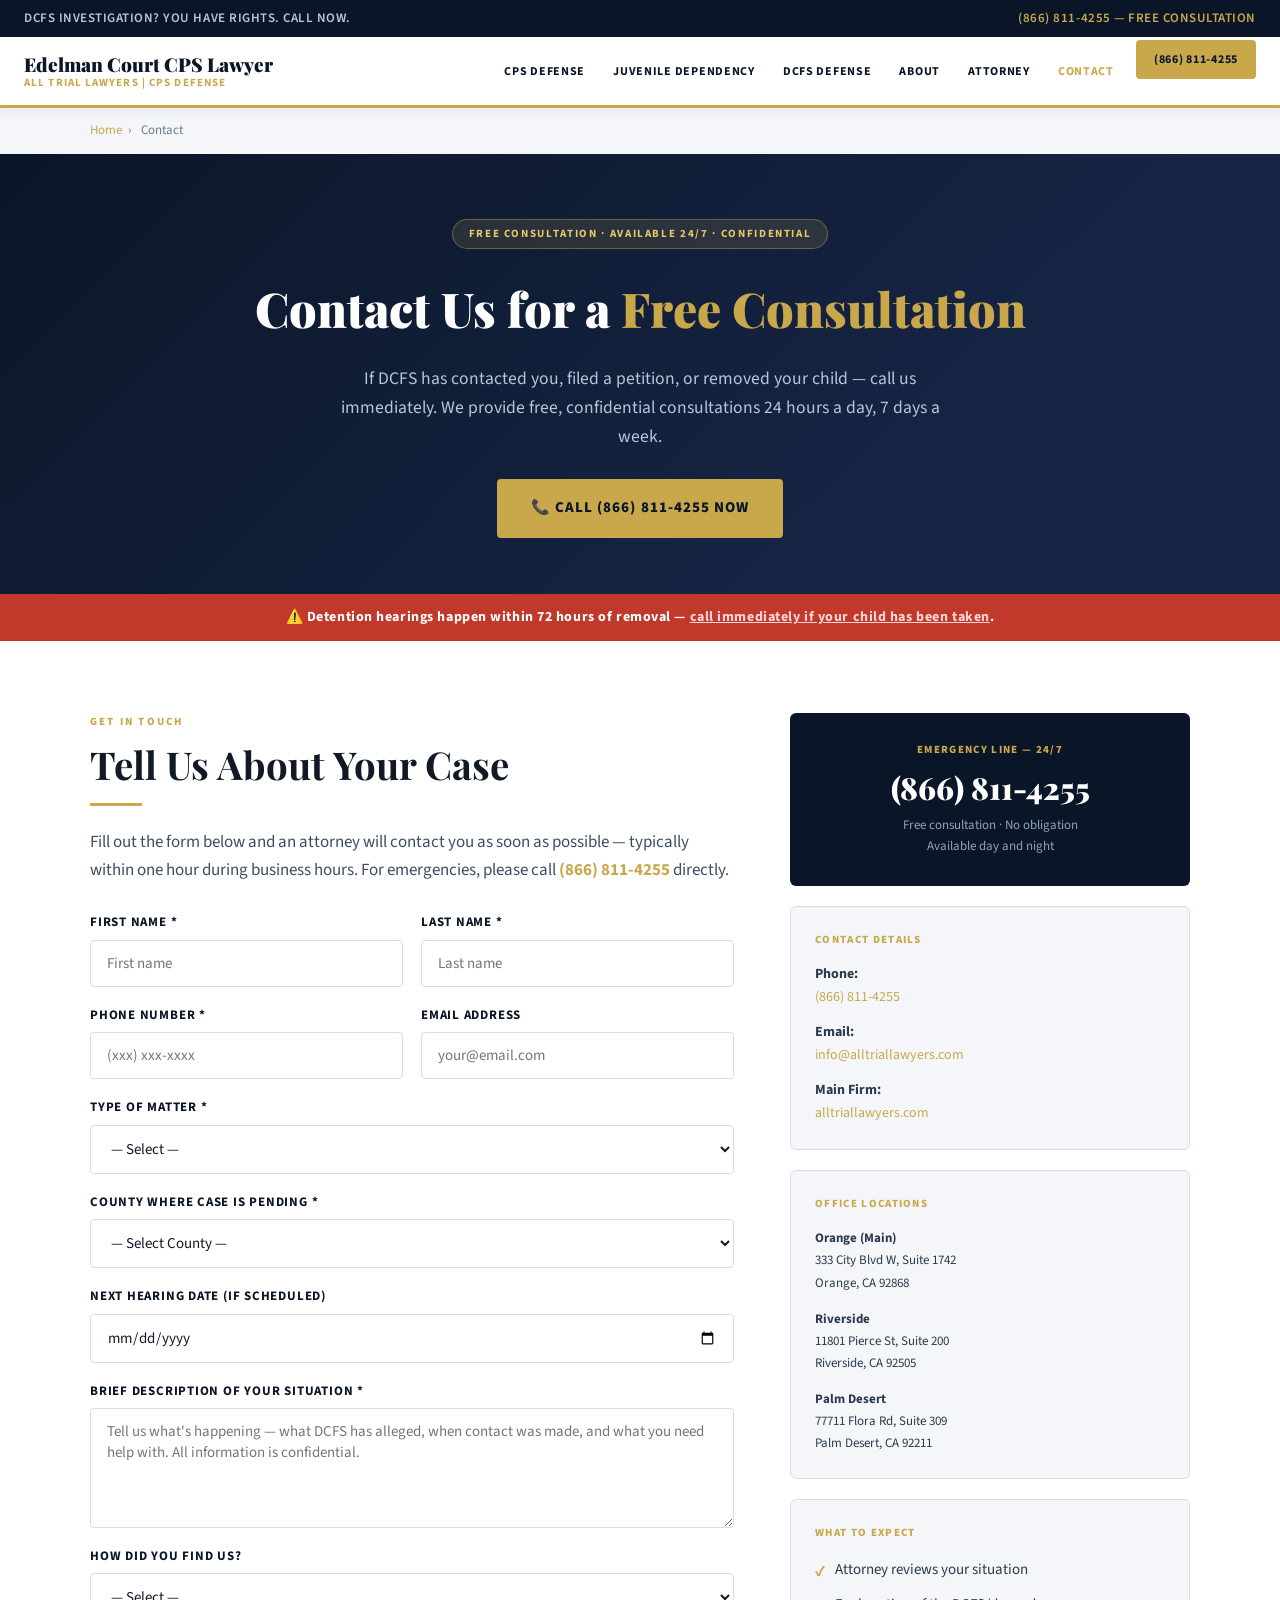
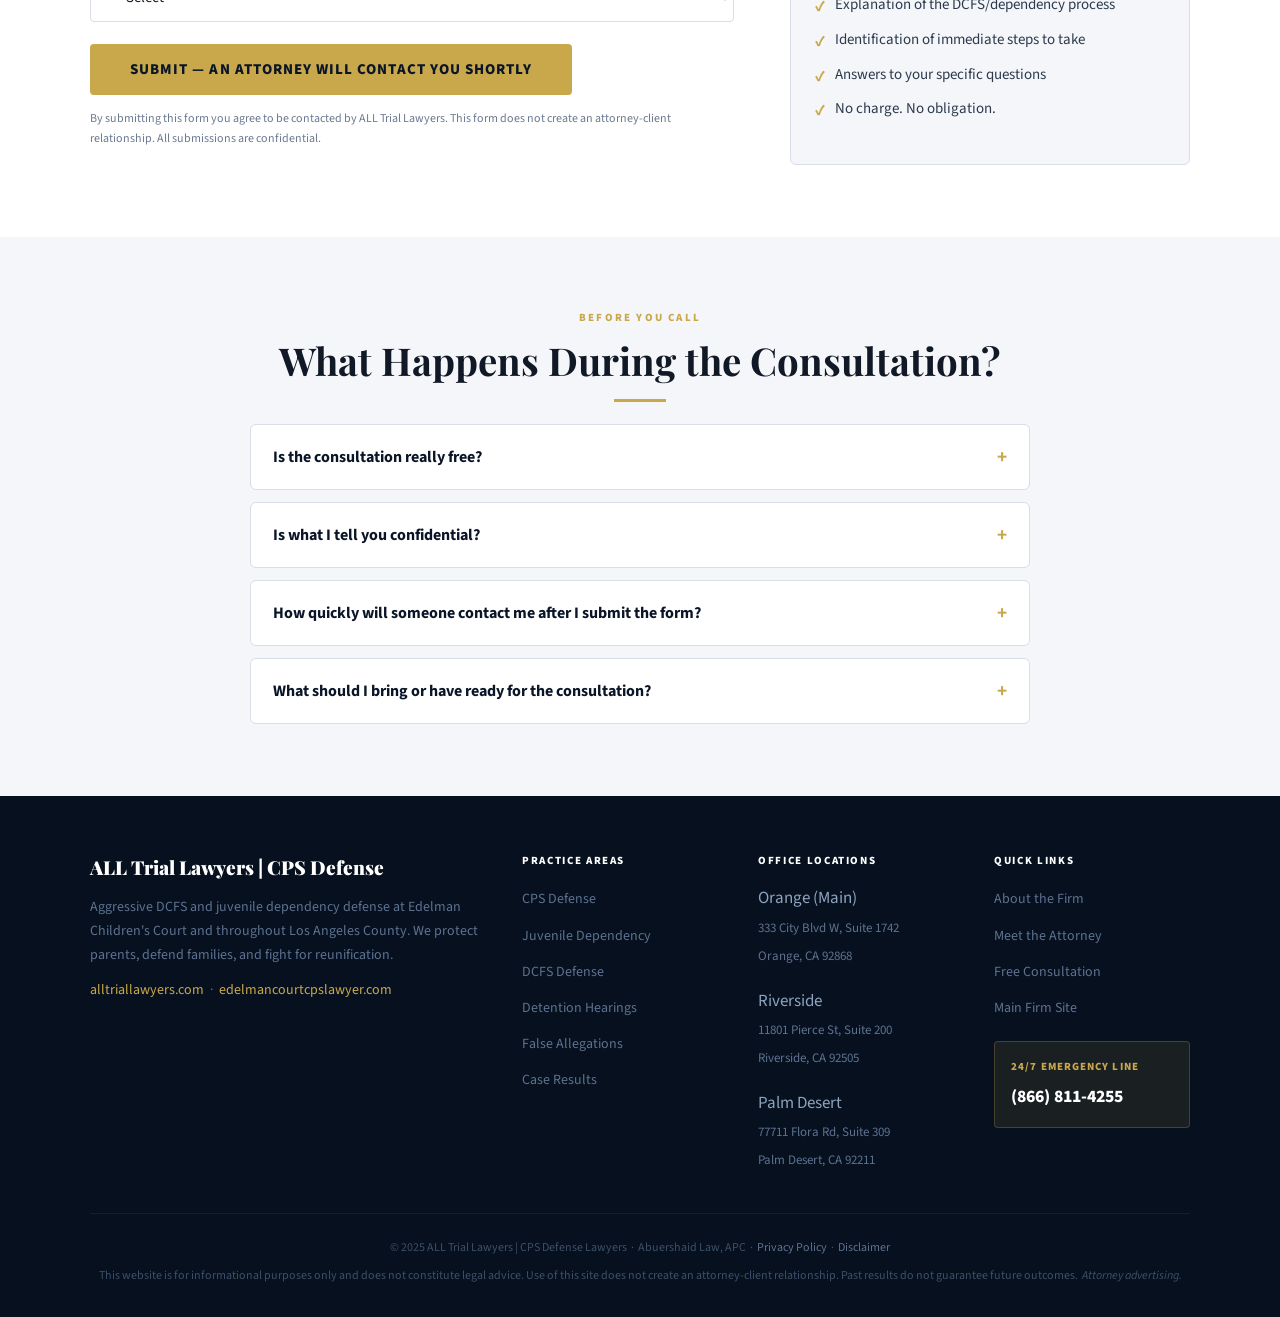
==== contact/index.html @ 1f811907 "Create index.html" ====
<!DOCTYPE html>
<html lang="en">
<head>
  <meta charset="UTF-8" />
  <meta name="viewport" content="width=device-width, initial-scale=1.0" />
  <title>Contact Us | Free DCFS Consultation | Edelman Court CPS Lawyer</title>
  <meta name="description" content="Contact ALL Trial Lawyers for a free, confidential DCFS or CPS defense consultation. Available 24/7. Call (866) 811-4255 or fill out our intake form." />
  <link rel="canonical" href="https://edelmancourtcpslawyer.com/contact/" />
  <link rel="stylesheet" href="/style.css" />
</head>
<body>
<script src="/nav.js"></script>

<div class="breadcrumb">
  <div class="container">
    <a href="/index.html">Home</a><span>›</span> Contact
  </div>
</div>

<section class="page-hero">
  <div class="hero-badge">Free Consultation · Available 24/7 · Confidential</div>
  <h1>Contact Us for a <em>Free Consultation</em></h1>
  <p>If DCFS has contacted you, filed a petition, or removed your child — call us immediately. We provide free, confidential consultations 24 hours a day, 7 days a week.</p>
  <div class="hero-btns">
    <a href="tel:8668114255" class="btn-primary">📞 Call (866) 811-4255 Now</a>
  </div>
</section>

<div class="urgent">
  ⚠️ Detention hearings happen within 72 hours of removal — <a href="tel:8668114255">call immediately if your child has been taken</a>.
</div>

<!-- CONTACT LAYOUT -->
<section class="section">
  <div class="container">
    <div style="display:grid;grid-template-columns:1fr 400px;gap:56px;align-items:start;">

      <!-- FORM -->
      <div>
        <div class="section-label">Get in Touch</div>
        <h2 class="section-title">Tell Us About Your Case</h2>
        <div class="gold-line left"></div>
        <p style="color:#3d4e63;margin-bottom:28px;">Fill out the form below and an attorney will contact you as soon as possible — typically within one hour during business hours. For emergencies, please call <a href="tel:8668114255" style="color:var(--gold);font-weight:700;">(866) 811-4255</a> directly.</p>

        <form action="https://formspree.io/f/edelmancourtcpslawyer" method="POST" style="display:flex;flex-direction:column;gap:0;">
          <div class="form-grid">
            <div class="form-group">
              <label for="first_name">First Name *</label>
              <input type="text" id="first_name" name="first_name" required placeholder="First name" />
            </div>
            <div class="form-group">
              <label for="last_name">Last Name *</label>
              <input type="text" id="last_name" name="last_name" required placeholder="Last name" />
            </div>
            <div class="form-group">
              <label for="phone">Phone Number *</label>
              <input type="tel" id="phone" name="phone" required placeholder="(xxx) xxx-xxxx" />
            </div>
            <div class="form-group">
              <label for="email">Email Address</label>
              <input type="email" id="email" name="email" placeholder="your@email.com" />
            </div>
            <div class="form-group full">
              <label for="case_type">Type of Matter *</label>
              <select id="case_type" name="case_type" required>
                <option value="">— Select —</option>
                <option value="dcfs_investigation">DCFS Investigation (open, no petition yet)</option>
                <option value="detention_hearing">Child Just Removed — Detention Hearing Needed</option>
                <option value="petition_filed">DCFS Petition Filed — Case at Edelman Court</option>
                <option value="jurisdiction_hearing">Jurisdiction Hearing Upcoming</option>
                <option value="disposition_hearing">Disposition Hearing Upcoming</option>
                <option value="review_hearing">Review Hearing / Reunification</option>
                <option value="tpr">Termination of Parental Rights Hearing</option>
                <option value="caci">CACI Listing / Grievance Hearing</option>
                <option value="false_allegations">False CPS Allegations — No Petition Yet</option>
                <option value="other">Other / Not Sure</option>
              </select>
            </div>
            <div class="form-group full">
              <label for="county">County Where Case Is Pending *</label>
              <select id="county" name="county" required>
                <option value="">— Select County —</option>
                <option value="los_angeles">Los Angeles County</option>
                <option value="orange">Orange County</option>
                <option value="riverside">Riverside County</option>
                <option value="san_bernardino">San Bernardino County</option>
                <option value="san_diego">San Diego County</option>
                <option value="ventura">Ventura County</option>
                <option value="other">Other / Multiple Counties</option>
              </select>
            </div>
            <div class="form-group full">
              <label for="hearing_date">Next Hearing Date (if scheduled)</label>
              <input type="date" id="hearing_date" name="hearing_date" />
            </div>
            <div class="form-group full">
              <label for="message">Brief Description of Your Situation *</label>
              <textarea id="message" name="message" required placeholder="Tell us what's happening — what DCFS has alleged, when contact was made, and what you need help with. All information is confidential."></textarea>
            </div>
            <div class="form-group full">
              <label for="how_found">How Did You Find Us?</label>
              <select id="how_found" name="how_found">
                <option value="">— Select —</option>
                <option value="google">Google Search</option>
                <option value="referral">Referral from Friend/Family</option>
                <option value="attorney_referral">Referral from Attorney</option>
                <option value="social_media">Social Media</option>
                <option value="online_directory">Online Directory (Avvo, Justia, etc.)</option>
                <option value="other">Other</option>
              </select>
            </div>
          </div>
          <div style="margin-top:22px;">
            <button type="submit" class="form-submit">Submit — An Attorney Will Contact You Shortly</button>
          </div>
          <p style="font-size:12px;color:var(--muted);margin-top:14px;">By submitting this form you agree to be contacted by ALL Trial Lawyers. This form does not create an attorney-client relationship. All submissions are confidential.</p>
        </form>
      </div>

      <!-- SIDEBAR -->
      <div style="display:flex;flex-direction:column;gap:20px;position:sticky;top:90px;">
        <div style="background:var(--navy);padding:28px;border-radius:6px;text-align:center;">
          <div style="color:var(--gold);font-size:11px;font-weight:800;text-transform:uppercase;letter-spacing:.12em;margin-bottom:12px;">Emergency Line — 24/7</div>
          <a href="tel:8668114255" style="color:#fff;font-family:var(--serif);font-size:1.9rem;font-weight:900;display:block;line-height:1.1;">(866) 811-4255</a>
          <div style="color:#8da3c0;font-size:13px;margin-top:10px;">Free consultation · No obligation<br>Available day and night</div>
        </div>

        <div style="background:var(--light);border:1px solid var(--border);padding:24px;border-radius:6px;">
          <div style="font-size:11px;font-weight:800;text-transform:uppercase;letter-spacing:.12em;color:var(--gold);margin-bottom:14px;">Contact Details</div>
          <ul style="list-style:none;display:flex;flex-direction:column;gap:12px;">
            <li style="font-size:14px;color:#2c3a4e;"><strong>Phone:</strong><br><a href="tel:8668114255" style="color:var(--gold);">(866) 811-4255</a></li>
            <li style="font-size:14px;color:#2c3a4e;"><strong>Email:</strong><br><a href="mailto:info@alltriallawyers.com" style="color:var(--gold);">info@alltriallawyers.com</a></li>
            <li style="font-size:14px;color:#2c3a4e;"><strong>Main Firm:</strong><br><a href="https://alltriallawyers.com" style="color:var(--gold);">alltriallawyers.com</a></li>
          </ul>
        </div>

        <div style="background:var(--light);border:1px solid var(--border);padding:24px;border-radius:6px;">
          <div style="font-size:11px;font-weight:800;text-transform:uppercase;letter-spacing:.12em;color:var(--gold);margin-bottom:14px;">Office Locations</div>
          <ul style="list-style:none;display:flex;flex-direction:column;gap:14px;">
            <li style="font-size:13px;color:#2c3a4e;line-height:1.7;"><strong>Orange (Main)</strong><br>333 City Blvd W, Suite 1742<br>Orange, CA 92868</li>
            <li style="font-size:13px;color:#2c3a4e;line-height:1.7;"><strong>Riverside</strong><br>11801 Pierce St, Suite 200<br>Riverside, CA 92505</li>
            <li style="font-size:13px;color:#2c3a4e;line-height:1.7;"><strong>Palm Desert</strong><br>77711 Flora Rd, Suite 309<br>Palm Desert, CA 92211</li>
          </ul>
        </div>

        <div style="background:var(--light);border:1px solid var(--border);padding:24px;border-radius:6px;">
          <div style="font-size:11px;font-weight:800;text-transform:uppercase;letter-spacing:.12em;color:var(--gold);margin-bottom:12px;">What to Expect</div>
          <ul class="credential-list">
            <li>Attorney reviews your situation</li>
            <li>Explanation of the DCFS/dependency process</li>
            <li>Identification of immediate steps to take</li>
            <li>Answers to your specific questions</li>
            <li>No charge. No obligation.</li>
          </ul>
        </div>
      </div>

    </div>
  </div>
</section>

<!-- FAQ -->
<section class="section section-light">
  <div class="container-sm">
    <div class="text-center">
      <div class="section-label">Before You Call</div>
      <h2 class="section-title">What Happens During the Consultation?</h2>
      <div class="gold-line"></div>
    </div>
    <ul class="faq-list">
      <li class="faq-item">
        <button class="faq-q">Is the consultation really free? <span class="icon">+</span></button>
        <div class="faq-a"><p>Yes. The initial consultation is completely free and there is no obligation to retain our services. We believe every family facing a DCFS investigation or dependency case deserves to speak with an experienced attorney before making any decisions.</p></div>
      </li>
      <li class="faq-item">
        <button class="faq-q">Is what I tell you confidential? <span class="icon">+</span></button>
        <div class="faq-a"><p>Yes. Attorney-client privilege protects everything you share with us from the moment of the initial consultation. Nothing you tell us during a consultation will be shared with DCFS, the court, or any third party.</p></div>
      </li>
      <li class="faq-item">
        <button class="faq-q">How quickly will someone contact me after I submit the form? <span class="icon">+</span></button>
        <div class="faq-a"><p>We aim to respond to all form submissions within one hour during business hours. For urgent matters — particularly if a hearing is imminent or a child has just been removed — please call us directly at (866) 811-4255. We are available 24/7 for emergencies.</p></div>
      </li>
      <li class="faq-item">
        <button class="faq-q">What should I bring or have ready for the consultation? <span class="icon">+</span></button>
        <div class="faq-a"><p>If you have any documents from DCFS — a detention report, a petition, a notice of hearing, a case plan — bring them or have them available. If you don't have any documents yet, that's fine too. Just tell us what happened, when DCFS made contact, what they alleged, and what your current situation is. We will take it from there.</p></div>
      </li>
    </ul>
  </div>
</section>

</body>
</html>
---- style.css ----
/* style.css — Edelman Court CPS Lawyer */
@import url('https://fonts.googleapis.com/css2?family=Playfair+Display:wght@700;900&family=Source+Sans+3:wght@300;400;600;700&display=swap');

*, *::before, *::after { box-sizing: border-box; margin: 0; padding: 0; }

:root {
  --navy:   #0a1628;
  --dark:   #111927;
  --gold:   #c9a84c;
  --gold2:  #e8c96a;
  --white:  #ffffff;
  --light:  #f4f6f9;
  --muted:  #6b7a90;
  --border: #d8dde8;
  --serif:  'Playfair Display', Georgia, serif;
  --sans:   'Source Sans 3', sans-serif;
}

html { scroll-behavior: smooth; }
body { font-family: var(--sans); background: var(--white); color: var(--dark); line-height: 1.65; font-size: 17px; }
a { color: inherit; text-decoration: none; }
img { max-width: 100%; display: block; }

/* ── TOP BAR ── */
.topbar {
  background: var(--navy);
  color: #b8c6d8;
  font-size: 13px;
  font-weight: 600;
  letter-spacing: .04em;
  text-transform: uppercase;
  padding: 8px 24px;
  display: flex;
  justify-content: space-between;
  align-items: center;
  flex-wrap: wrap;
  gap: 6px;
}
.topbar a { color: var(--gold); transition: color .2s; }
.topbar a:hover { color: var(--gold2); }

/* ── NAV ── */
nav {
  background: var(--white);
  border-bottom: 3px solid var(--gold);
  padding: 0 24px;
  display: flex;
  align-items: center;
  justify-content: space-between;
  position: sticky;
  top: 0;
  z-index: 100;
  box-shadow: 0 2px 12px rgba(0,0,0,.08);
}
.nav-logo {
  font-family: var(--serif);
  font-weight: 900;
  font-size: 19px;
  color: var(--navy);
  padding: 16px 0;
  line-height: 1.2;
  display: block;
}
.nav-logo span { color: var(--gold); display: block; font-size: 11px; font-family: var(--sans); font-weight: 700; text-transform: uppercase; letter-spacing: .1em; }
.nav-links { display: flex; gap: 0; list-style: none; }
.nav-links a {
  display: block;
  padding: 22px 14px;
  font-size: 12px;
  font-weight: 700;
  text-transform: uppercase;
  letter-spacing: .06em;
  color: var(--navy);
  border-bottom: 3px solid transparent;
  margin-bottom: -3px;
  transition: color .2s, border-color .2s;
}
.nav-links a:hover { color: var(--gold); border-color: var(--gold); }
.nav-cta { background: var(--gold); color: var(--navy) !important; padding: 10px 18px !important; border-radius: 4px; margin-left: 8px; border-bottom: none !important; margin-bottom: 0 !important; white-space: nowrap; }
.nav-cta:hover { background: var(--gold2) !important; }
.nav-toggle { display: none; background: none; border: none; font-size: 1.5rem; cursor: pointer; color: var(--navy); padding: 8px; }

/* ── HERO ── */
.hero {
  background: linear-gradient(135deg, var(--navy) 0%, #162444 60%, #1e2f52 100%);
  color: var(--white);
  padding: 90px 24px 80px;
  text-align: center;
  position: relative;
  overflow: hidden;
}
.hero::before {
  content: '';
  position: absolute;
  inset: 0;
  background: url("data:image/svg+xml,%3Csvg width='60' height='60' viewBox='0 0 60 60' xmlns='http://www.w3.org/2000/svg'%3E%3Cg fill='none'%3E%3Cg fill='%23c9a84c' fill-opacity='0.04'%3E%3Cpath d='M36 34v-4h-2v4h-4v2h4v4h2v-4h4v-2h-4zm0-30V0h-2v4h-4v2h4v4h2V6h4V4h-4zM6 34v-4H4v4H0v2h4v4h2v-4h4v-2H6zM6 4V0H4v4H0v2h4v4h2V6h4V4H6z'/%3E%3C/g%3E%3C/g%3E%3C/svg%3E");
}
.hero-inner { position: relative; max-width: 860px; margin: 0 auto; }
.hero-badge {
  display: inline-block;
  background: rgba(201,168,76,.15);
  border: 1px solid rgba(201,168,76,.4);
  color: var(--gold2);
  font-size: 11px;
  font-weight: 700;
  text-transform: uppercase;
  letter-spacing: .15em;
  padding: 6px 18px;
  border-radius: 20px;
  margin-bottom: 24px;
}
.hero h1 { font-family: var(--serif); font-size: clamp(2rem, 5vw, 3.4rem); font-weight: 900; line-height: 1.15; margin-bottom: 20px; }
.hero h1 em { color: var(--gold); font-style: normal; }
.hero-sub { font-size: clamp(1rem, 2vw, 1.15rem); color: #b8c6d8; max-width: 680px; margin: 0 auto 34px; font-weight: 300; }
.hero-btns { display: flex; gap: 14px; justify-content: center; flex-wrap: wrap; }

/* ── BUTTONS ── */
.btn-primary { background: var(--gold); color: var(--navy); font-weight: 800; font-size: 15px; text-transform: uppercase; letter-spacing: .07em; padding: 15px 32px; border-radius: 4px; transition: background .2s, transform .15s; border: 2px solid var(--gold); display: inline-block; }
.btn-primary:hover { background: var(--gold2); transform: translateY(-2px); }
.btn-outline { background: transparent; color: var(--white); font-weight: 700; font-size: 15px; text-transform: uppercase; letter-spacing: .07em; padding: 15px 32px; border-radius: 4px; border: 2px solid rgba(255,255,255,.35); transition: border-color .2s, transform .15s; display: inline-block; }
.btn-outline:hover { border-color: var(--white); transform: translateY(-2px); }
.btn-dark { background: var(--navy); color: var(--white); font-weight: 800; font-size: 15px; text-transform: uppercase; letter-spacing: .07em; padding: 15px 34px; border-radius: 4px; transition: background .2s; display: inline-block; }
.btn-dark:hover { background: #0f1e38; }
.btn-gold-outline { background: transparent; color: var(--gold); font-weight: 700; font-size: 14px; text-transform: uppercase; letter-spacing: .07em; padding: 12px 26px; border-radius: 4px; border: 2px solid var(--gold); transition: all .2s; display: inline-block; }
.btn-gold-outline:hover { background: var(--gold); color: var(--navy); }

/* ── URGENT STRIP ── */
.urgent { background: #c0392b; color: #fff; text-align: center; font-size: 14px; font-weight: 700; letter-spacing: .04em; padding: 12px 24px; }
.urgent a { color: #ffd6d6; text-decoration: underline; }

/* ── LAYOUT ── */
.section { padding: 72px 24px; }
.section-light { background: var(--light); }
.section-dark { background: var(--navy); color: var(--white); }
.container { max-width: 1100px; margin: 0 auto; }
.container-sm { max-width: 780px; margin: 0 auto; }

/* ── SECTION HEADINGS ── */
.section-label { font-size: 11px; font-weight: 800; text-transform: uppercase; letter-spacing: .2em; color: var(--gold); margin-bottom: 10px; }
.section-title { font-family: var(--serif); font-size: clamp(1.6rem, 3vw, 2.5rem); font-weight: 700; line-height: 1.2; margin-bottom: 16px; color: inherit; }
.section-intro { font-size: 1.05rem; color: var(--muted); max-width: 680px; margin-bottom: 44px; }
.section-dark .section-intro { color: #8da3c0; }
.gold-line { width: 52px; height: 3px; background: var(--gold); margin: 0 auto 22px; }
.gold-line.left { margin-left: 0; }
.text-center { text-align: center; }

/* ── 2-COL INTRO ── */
.intro-grid { display: grid; grid-template-columns: 1fr 1fr; gap: 56px; align-items: center; }
.intro-text p { margin-bottom: 16px; color: #2c3a4e; }
.intro-stat-grid { display: grid; grid-template-columns: 1fr 1fr; gap: 18px; }
.stat-card { background: var(--white); border: 1px solid var(--border); border-top: 3px solid var(--gold); padding: 20px; border-radius: 4px; text-align: center; }
.stat-card .num { font-family: var(--serif); font-size: 2.2rem; font-weight: 900; color: var(--navy); line-height: 1; }
.stat-card .lbl { font-size: 12px; font-weight: 700; text-transform: uppercase; letter-spacing: .08em; color: var(--muted); margin-top: 6px; }

/* ── SERVICE / FEATURE CARDS ── */
.cards-grid { display: grid; grid-template-columns: repeat(auto-fit, minmax(280px, 1fr)); gap: 22px; }
.card { background: var(--white); border: 1px solid var(--border); padding: 28px; border-radius: 6px; border-top: 4px solid var(--gold); transition: box-shadow .2s, transform .2s; }
.card:hover { box-shadow: 0 8px 28px rgba(0,0,0,.09); transform: translateY(-3px); }
.card-icon { font-size: 1.9rem; margin-bottom: 12px; }
.card h3 { font-family: var(--serif); font-size: 1.15rem; color: var(--navy); margin-bottom: 10px; }
.card p { font-size: 15px; color: #3d4e63; }
.card-dark { background: rgba(255,255,255,.04); border: 1px solid rgba(255,255,255,.08); border-left: 4px solid var(--gold); border-top: none; }
.card-dark h3 { color: var(--white); }
.card-dark p { color: #8da3c0; }

/* ── PROCESS STEPS ── */
.steps { display: flex; flex-direction: column; gap: 0; }
.step { display: grid; grid-template-columns: 52px 1fr; gap: 22px; padding: 26px 0; border-bottom: 1px solid rgba(255,255,255,.08); }
.step:last-child { border-bottom: none; }
.step-num { width: 48px; height: 48px; background: var(--gold); color: var(--navy); font-family: var(--serif); font-weight: 900; font-size: 1.2rem; border-radius: 50%; display: flex; align-items: center; justify-content: center; flex-shrink: 0; }
.step-body h3 { font-family: var(--serif); font-size: 1.1rem; color: var(--white); margin-bottom: 7px; }
.step-body p { font-size: 15px; color: #8da3c0; }

/* ── FAQ ── */
.faq-list { list-style: none; display: flex; flex-direction: column; gap: 12px; }
.faq-item { background: var(--white); border: 1px solid var(--border); border-radius: 6px; overflow: hidden; }
.faq-q { width: 100%; background: none; border: none; text-align: left; font-family: var(--sans); font-size: 16px; font-weight: 700; color: var(--navy); padding: 18px 22px; cursor: pointer; display: flex; justify-content: space-between; align-items: center; gap: 12px; }
.faq-q .icon { font-size: 1.2rem; flex-shrink: 0; transition: transform .25s; color: var(--gold); }
.faq-a { max-height: 0; overflow: hidden; transition: max-height .35s ease; }
.faq-a p { padding: 0 22px 18px; font-size: 15px; color: #3d4e63; }
.faq-item.open .faq-q .icon { transform: rotate(45deg); }
.faq-item.open .faq-a { max-height: 500px; }

/* ── TESTIMONIALS ── */
.testimonials-grid { display: grid; grid-template-columns: repeat(auto-fit, minmax(290px, 1fr)); gap: 22px; }
.testimonial { background: var(--white); border: 1px solid var(--border); padding: 28px; border-radius: 6px; position: relative; }
.testimonial::before { content: '\201C'; font-family: var(--serif); font-size: 4.5rem; color: var(--gold); opacity: .2; position: absolute; top: 8px; left: 18px; line-height: 1; }
.testimonial p { font-size: 15px; color: #3d4e63; font-style: italic; margin-bottom: 14px; position: relative; z-index: 1; }
.testimonial cite { font-size: 13px; font-weight: 700; color: var(--navy); font-style: normal; }

/* ── CTA BAND ── */
.cta-band { background: var(--gold); padding: 56px 24px; text-align: center; }
.cta-band h2 { font-family: var(--serif); font-size: clamp(1.7rem, 3vw, 2.5rem); color: var(--navy); margin-bottom: 12px; }
.cta-band p { color: #3a2a00; font-size: 1.05rem; margin-bottom: 26px; max-width: 580px; margin-left: auto; margin-right: auto; }

/* ── OFFICES ── */
.offices-grid { display: grid; grid-template-columns: repeat(auto-fit, minmax(220px, 1fr)); gap: 22px; }
.office-card { background: rgba(255,255,255,.04); border: 1px solid rgba(255,255,255,.08); padding: 24px; border-radius: 6px; text-align: center; }
.office-card h3 { font-family: var(--serif); font-size: 1.05rem; color: var(--gold); margin-bottom: 10px; }
.office-card p { font-size: 14px; color: #8da3c0; line-height: 1.8; }

/* ── BREADCRUMB ── */
.breadcrumb { background: var(--light); padding: 12px 24px; font-size: 13px; color: var(--muted); }
.breadcrumb a { color: var(--gold); }
.breadcrumb span { margin: 0 6px; }

/* ── PAGE HERO (inner pages) ── */
.page-hero { background: linear-gradient(135deg, var(--navy) 0%, #162444 70%); color: var(--white); padding: 64px 24px 56px; text-align: center; }
.page-hero .hero-badge { display: inline-block; background: rgba(201,168,76,.15); border: 1px solid rgba(201,168,76,.4); color: var(--gold2); font-size: 11px; font-weight: 700; text-transform: uppercase; letter-spacing: .15em; padding: 5px 16px; border-radius: 20px; margin-bottom: 20px; }
.page-hero h1 { font-family: var(--serif); font-size: clamp(1.9rem, 4vw, 3rem); font-weight: 900; margin-bottom: 16px; }
.page-hero h1 em { color: var(--gold); font-style: normal; }
.page-hero p { font-size: 1.1rem; color: #b8c6d8; max-width: 640px; margin: 0 auto 28px; }

/* ── PROSE ── */
.prose { max-width: 780px; }
.prose h2 { font-family: var(--serif); font-size: 1.6rem; color: var(--navy); margin: 36px 0 14px; }
.prose h3 { font-family: var(--serif); font-size: 1.2rem; color: var(--navy); margin: 28px 0 10px; }
.prose p { margin-bottom: 16px; color: #2c3a4e; }
.prose ul { margin: 0 0 18px 22px; }
.prose ul li { margin-bottom: 8px; color: #2c3a4e; font-size: 16px; }
.prose strong { color: var(--navy); }

/* ── CONTACT FORM ── */
.form-grid { display: grid; grid-template-columns: 1fr 1fr; gap: 18px; }
.form-group { display: flex; flex-direction: column; gap: 6px; }
.form-group.full { grid-column: 1 / -1; }
.form-group label { font-size: 13px; font-weight: 700; text-transform: uppercase; letter-spacing: .06em; color: var(--navy); }
.form-group input, .form-group select, .form-group textarea {
  font-family: var(--sans);
  font-size: 15px;
  padding: 12px 16px;
  border: 1px solid var(--border);
  border-radius: 4px;
  outline: none;
  transition: border-color .2s;
  background: var(--white);
  color: var(--dark);
}
.form-group input:focus, .form-group select:focus, .form-group textarea:focus { border-color: var(--gold); }
.form-group textarea { resize: vertical; min-height: 120px; }
.form-submit { background: var(--gold); color: var(--navy); font-family: var(--sans); font-weight: 800; font-size: 15px; text-transform: uppercase; letter-spacing: .07em; padding: 15px 40px; border: none; border-radius: 4px; cursor: pointer; transition: background .2s; }
.form-submit:hover { background: var(--gold2); }

/* ── TRUST BADGES ── */
.trust-bar { display: flex; flex-wrap: wrap; gap: 12px; justify-content: center; margin-top: 32px; }
.trust-badge { background: rgba(255,255,255,.07); border: 1px solid rgba(255,255,255,.12); padding: 10px 18px; border-radius: 4px; font-size: 13px; font-weight: 700; color: #b8c6d8; text-transform: uppercase; letter-spacing: .06em; }

/* ── FOOTER ── */
footer { background: #06101e; color: #5d7291; padding: 56px 24px 32px; }
.footer-grid { display: grid; grid-template-columns: 2fr 1fr 1fr 1fr; gap: 40px; margin-bottom: 40px; }
.footer-brand .logo { font-family: var(--serif); font-size: 1.2rem; font-weight: 900; color: var(--white); margin-bottom: 12px; }
.footer-brand p { font-size: 14px; line-height: 1.7; }
footer h4 { font-size: 11px; font-weight: 800; text-transform: uppercase; letter-spacing: .15em; color: var(--white); margin-bottom: 14px; }
footer ul { list-style: none; display: flex; flex-direction: column; gap: 8px; }
footer ul a { font-size: 14px; color: #5d7291; transition: color .2s; }
footer ul a:hover { color: var(--gold); }
.footer-bottom { border-top: 1px solid rgba(255,255,255,.06); padding-top: 24px; text-align: center; font-size: 12px; color: #3d5069; }
.footer-bottom a { color: #5d7291; }

/* ── PHONE FLOAT ── */
.phone-float { display: none; position: fixed; bottom: 20px; left: 50%; transform: translateX(-50%); z-index: 200; background: var(--gold); color: var(--navy); font-weight: 900; font-size: 14px; text-transform: uppercase; letter-spacing: .06em; padding: 13px 28px; border-radius: 40px; box-shadow: 0 6px 24px rgba(0,0,0,.3); white-space: nowrap; }

/* ── ATTORNEY PROFILE ── */
.attorney-card { display: grid; grid-template-columns: 280px 1fr; gap: 48px; align-items: start; }
.attorney-photo { background: var(--light); border-radius: 6px; aspect-ratio: 3/4; display: flex; align-items: center; justify-content: center; font-size: 4rem; color: var(--muted); border: 1px solid var(--border); overflow: hidden; }
.attorney-photo img { width: 100%; height: 100%; object-fit: cover; }
.attorney-meta { display: flex; flex-direction: column; gap: 6px; margin: 18px 0; }
.attorney-meta span { font-size: 14px; color: #3d4e63; display: flex; align-items: center; gap: 8px; }
.attorney-meta span strong { color: var(--navy); min-width: 120px; }
.credential-list { list-style: none; display: flex; flex-direction: column; gap: 8px; margin: 16px 0; }
.credential-list li { display: flex; align-items: flex-start; gap: 10px; font-size: 15px; color: #2c3a4e; }
.credential-list li::before { content: '✓'; color: var(--gold); font-weight: 900; flex-shrink: 0; margin-top: 2px; }

/* ── CASE RESULTS ── */
.results-grid { display: grid; grid-template-columns: repeat(auto-fit, minmax(260px, 1fr)); gap: 22px; }
.result-card { background: var(--white); border: 1px solid var(--border); border-left: 4px solid var(--gold); padding: 24px; border-radius: 4px; }
.result-card .outcome { font-family: var(--serif); font-size: 1.1rem; font-weight: 700; color: var(--navy); margin-bottom: 8px; }
.result-card .county { font-size: 12px; font-weight: 700; text-transform: uppercase; letter-spacing: .08em; color: var(--gold); margin-bottom: 10px; }
.result-card p { font-size: 14px; color: #3d4e63; }

/* ── RESPONSIVE ── */
@media (max-width: 900px) {
  .footer-grid { grid-template-columns: 1fr 1fr; }
  .attorney-card { grid-template-columns: 1fr; }
  .attorney-photo { aspect-ratio: 1/1; max-width: 240px; }
}
@media (max-width: 768px) {
  .nav-links { display: none; flex-direction: column; position: absolute; top: 100%; left: 0; right: 0; background: var(--white); border-bottom: 2px solid var(--gold); padding: 12px 0; box-shadow: 0 8px 20px rgba(0,0,0,.1); }
  .nav-links.open { display: flex; }
  .nav-links a { padding: 12px 24px; border-bottom: none; margin-bottom: 0; }
  .nav-toggle { display: block; }
  nav { position: relative; }
  .intro-grid { grid-template-columns: 1fr; gap: 32px; }
  .form-grid { grid-template-columns: 1fr; }
  .footer-grid { grid-template-columns: 1fr; gap: 28px; }
  .phone-float { display: block; }
  .hero { padding: 56px 18px 52px; }
  .section { padding: 52px 18px; }
  .page-hero { padding: 48px 18px 44px; }
}
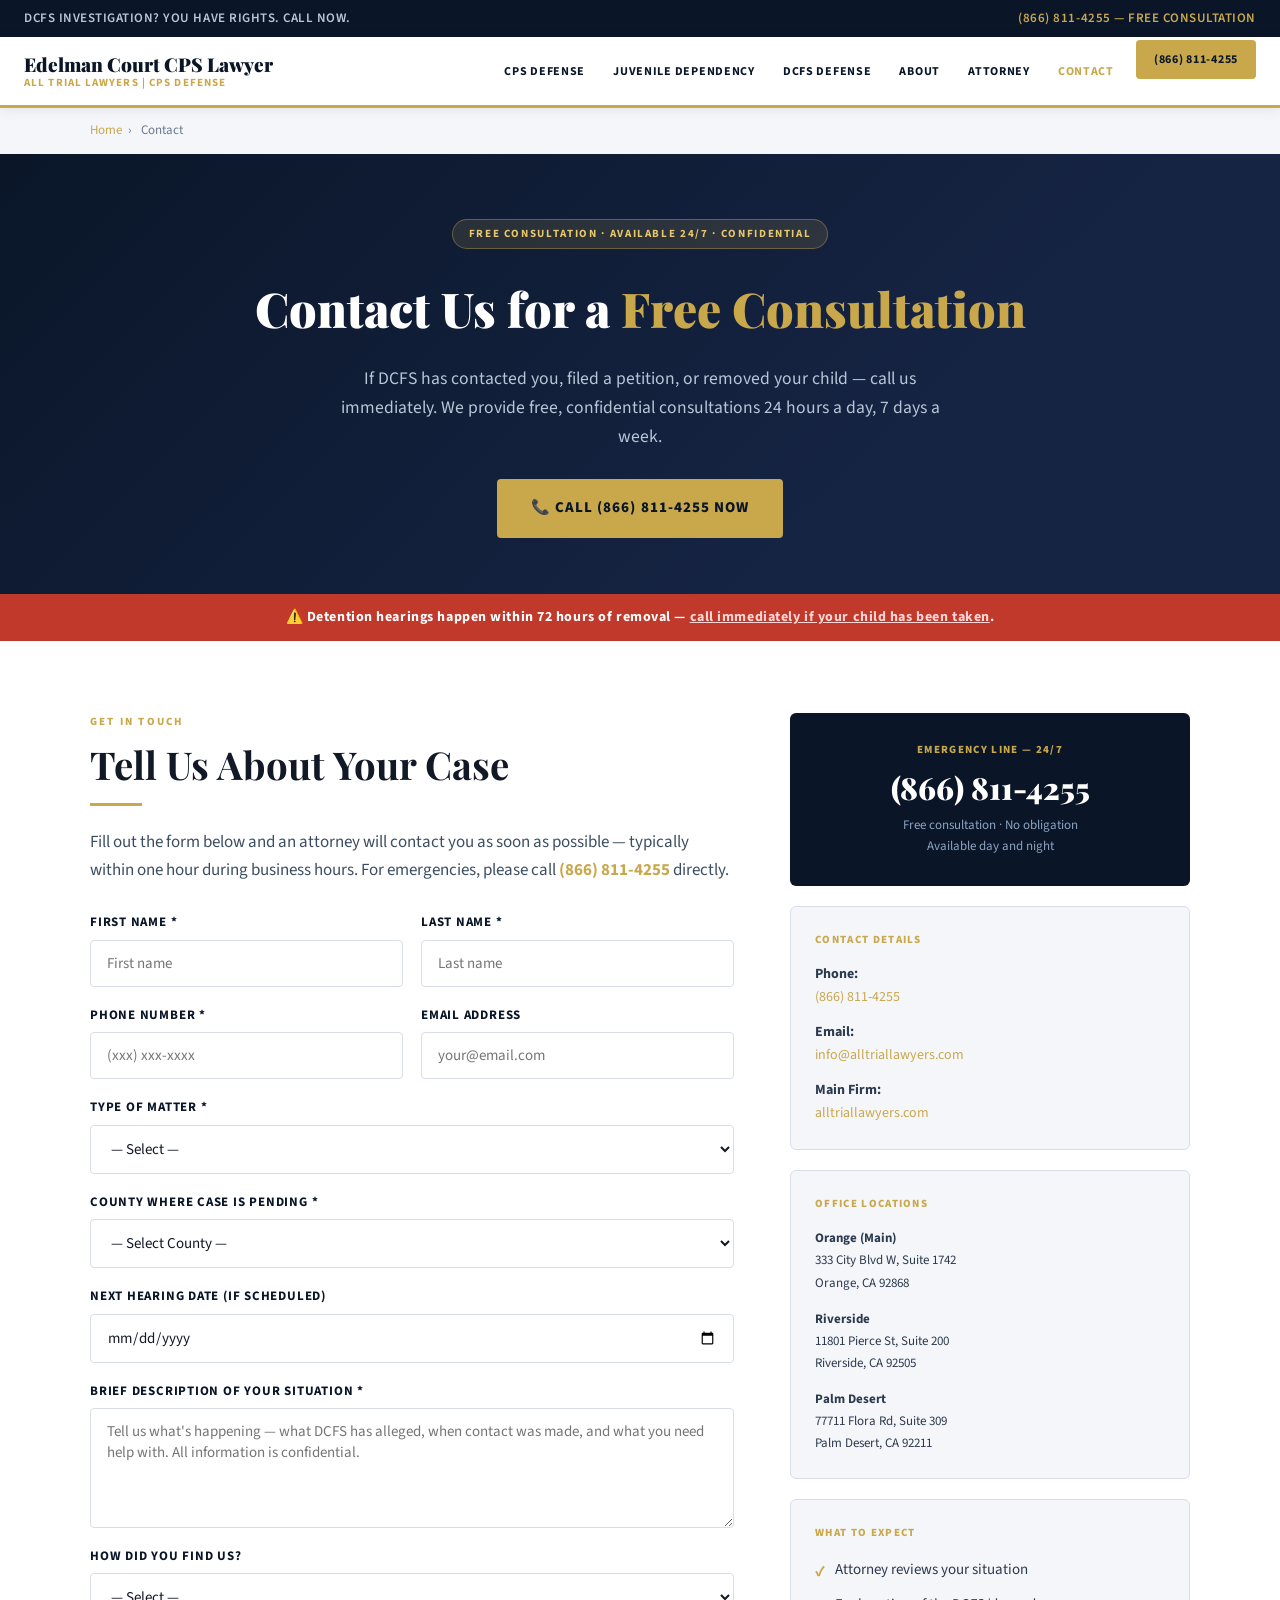
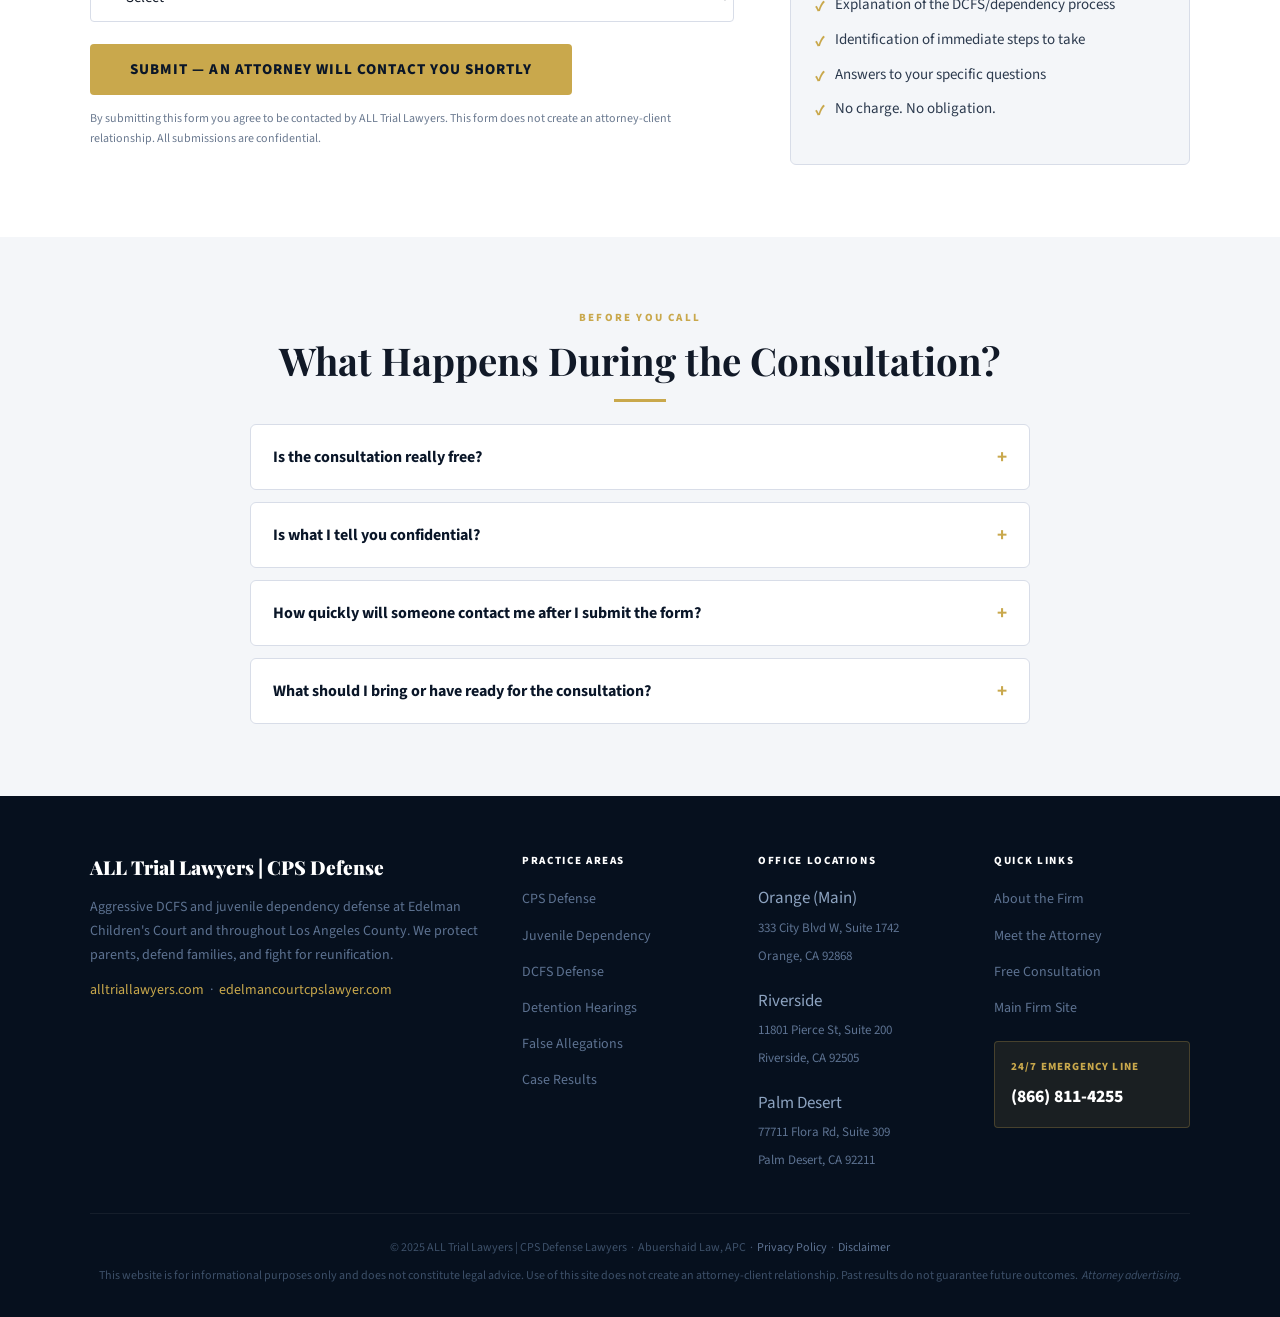
==== commit 82c1a17c: "Update index.html" ====
--- a/contact/index.html
+++ b/contact/index.html
@@ -11,6 +11,17 @@
 <body>
 <script src="/nav.js"></script>
 
+<!-- Thank you banner -->
+<div id="thanks-banner" style="display:none;background:#1a4a1a;color:#fff;text-align:center;padding:16px 24px;font-size:15px;font-weight:700;">
+  ✅ Thank you — your message was received. An attorney will contact you shortly. For urgent matters call <a href="tel:8668114255" style="color:#7dff7d;">(866) 811-4255</a>.
+</div>
+<script>
+  if (window.location.search.includes('thanks=1')) {
+    document.getElementById('thanks-banner').style.display = 'block';
+    window.scrollTo(0,0);
+  }
+</script>
+
 <div class="breadcrumb">
   <div class="container">
     <a href="/index.html">Home</a><span>›</span> Contact
@@ -42,7 +53,10 @@
         <div class="gold-line left"></div>
         <p style="color:#3d4e63;margin-bottom:28px;">Fill out the form below and an attorney will contact you as soon as possible — typically within one hour during business hours. For emergencies, please call <a href="tel:8668114255" style="color:var(--gold);font-weight:700;">(866) 811-4255</a> directly.</p>
 
-        <form action="https://formspree.io/f/edelmancourtcpslawyer" method="POST" style="display:flex;flex-direction:column;gap:0;">
+        <form action="https://formspree.io/f/mwvapdge" method="POST" style="display:flex;flex-direction:column;gap:0;">
+          <input type="hidden" name="_subject" value="New CPS Defense Inquiry — Edelman Court" />
+          <input type="hidden" name="_next" value="https://edelmancourtcpslawyer.com/contact/?thanks=1" />
+          <input type="text" name="_gotcha" style="display:none" />
           <div class="form-grid">
             <div class="form-group">
               <label for="first_name">First Name *</label>
